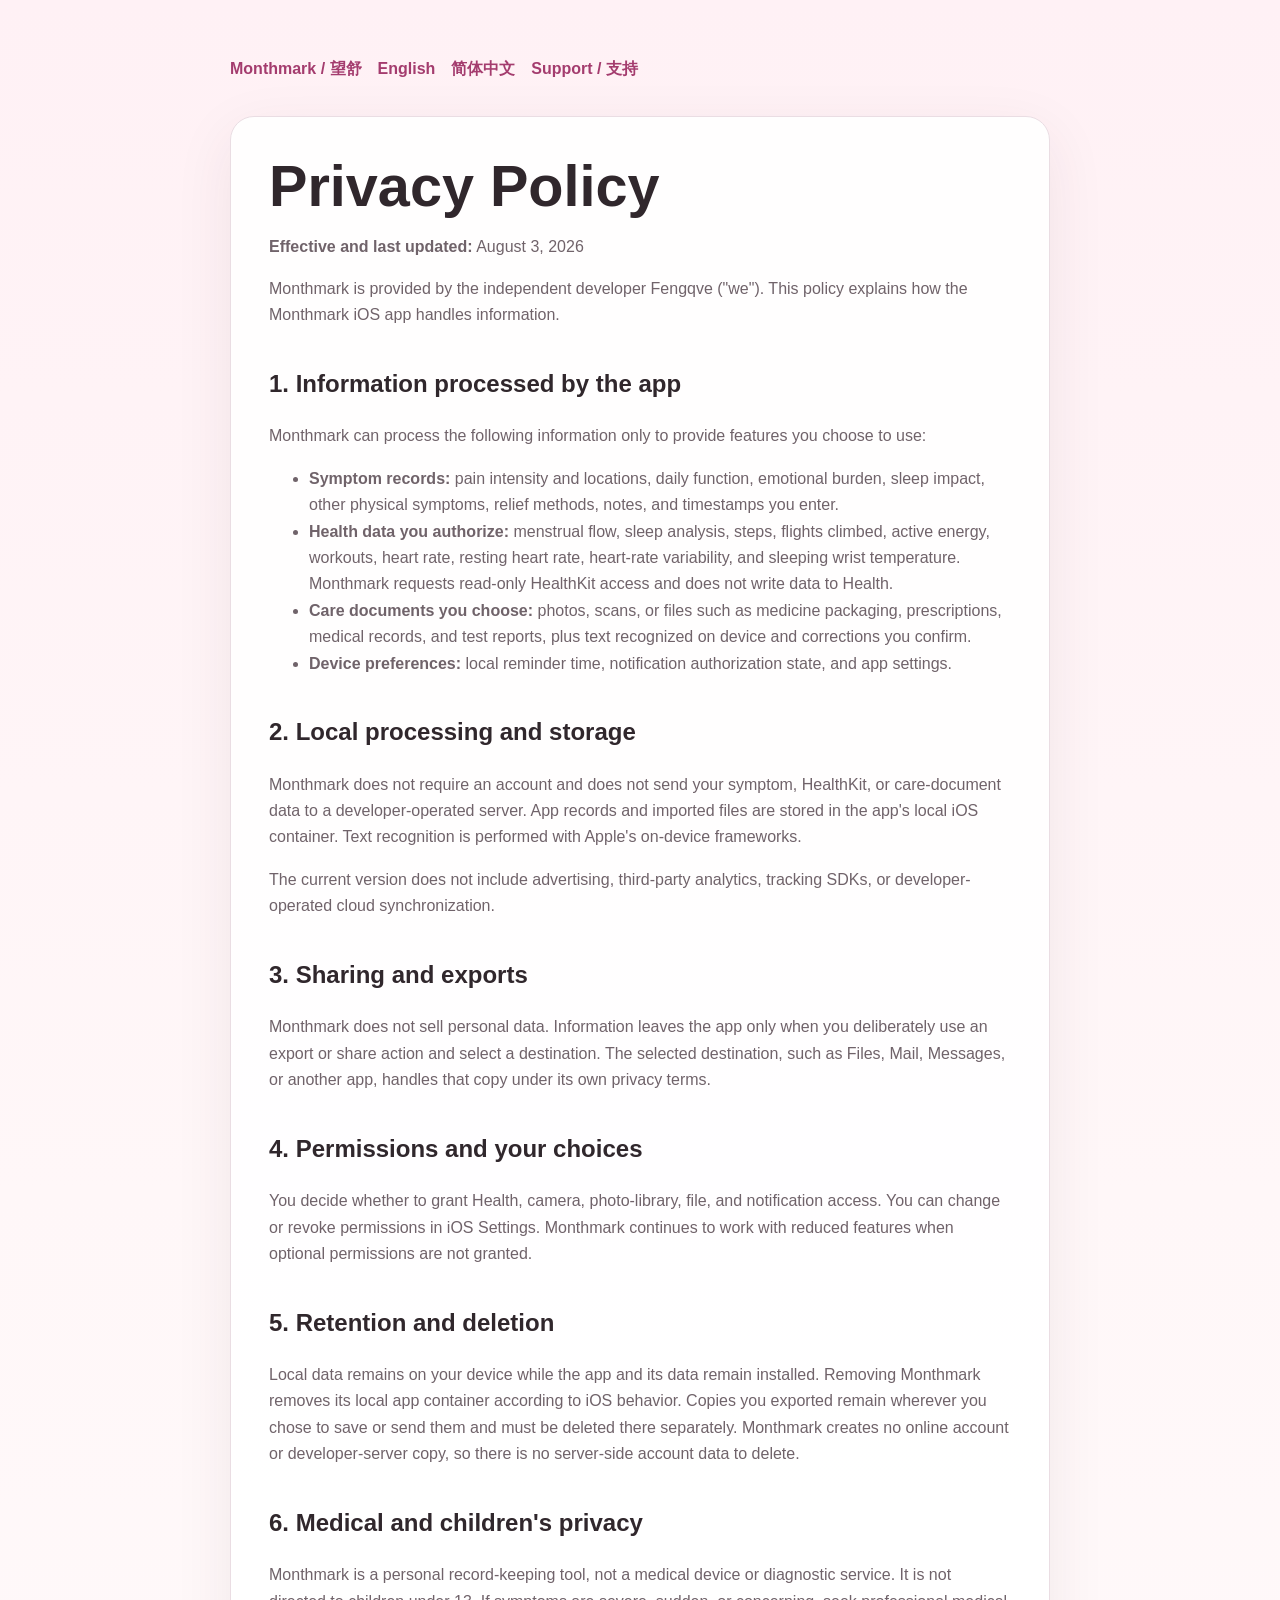
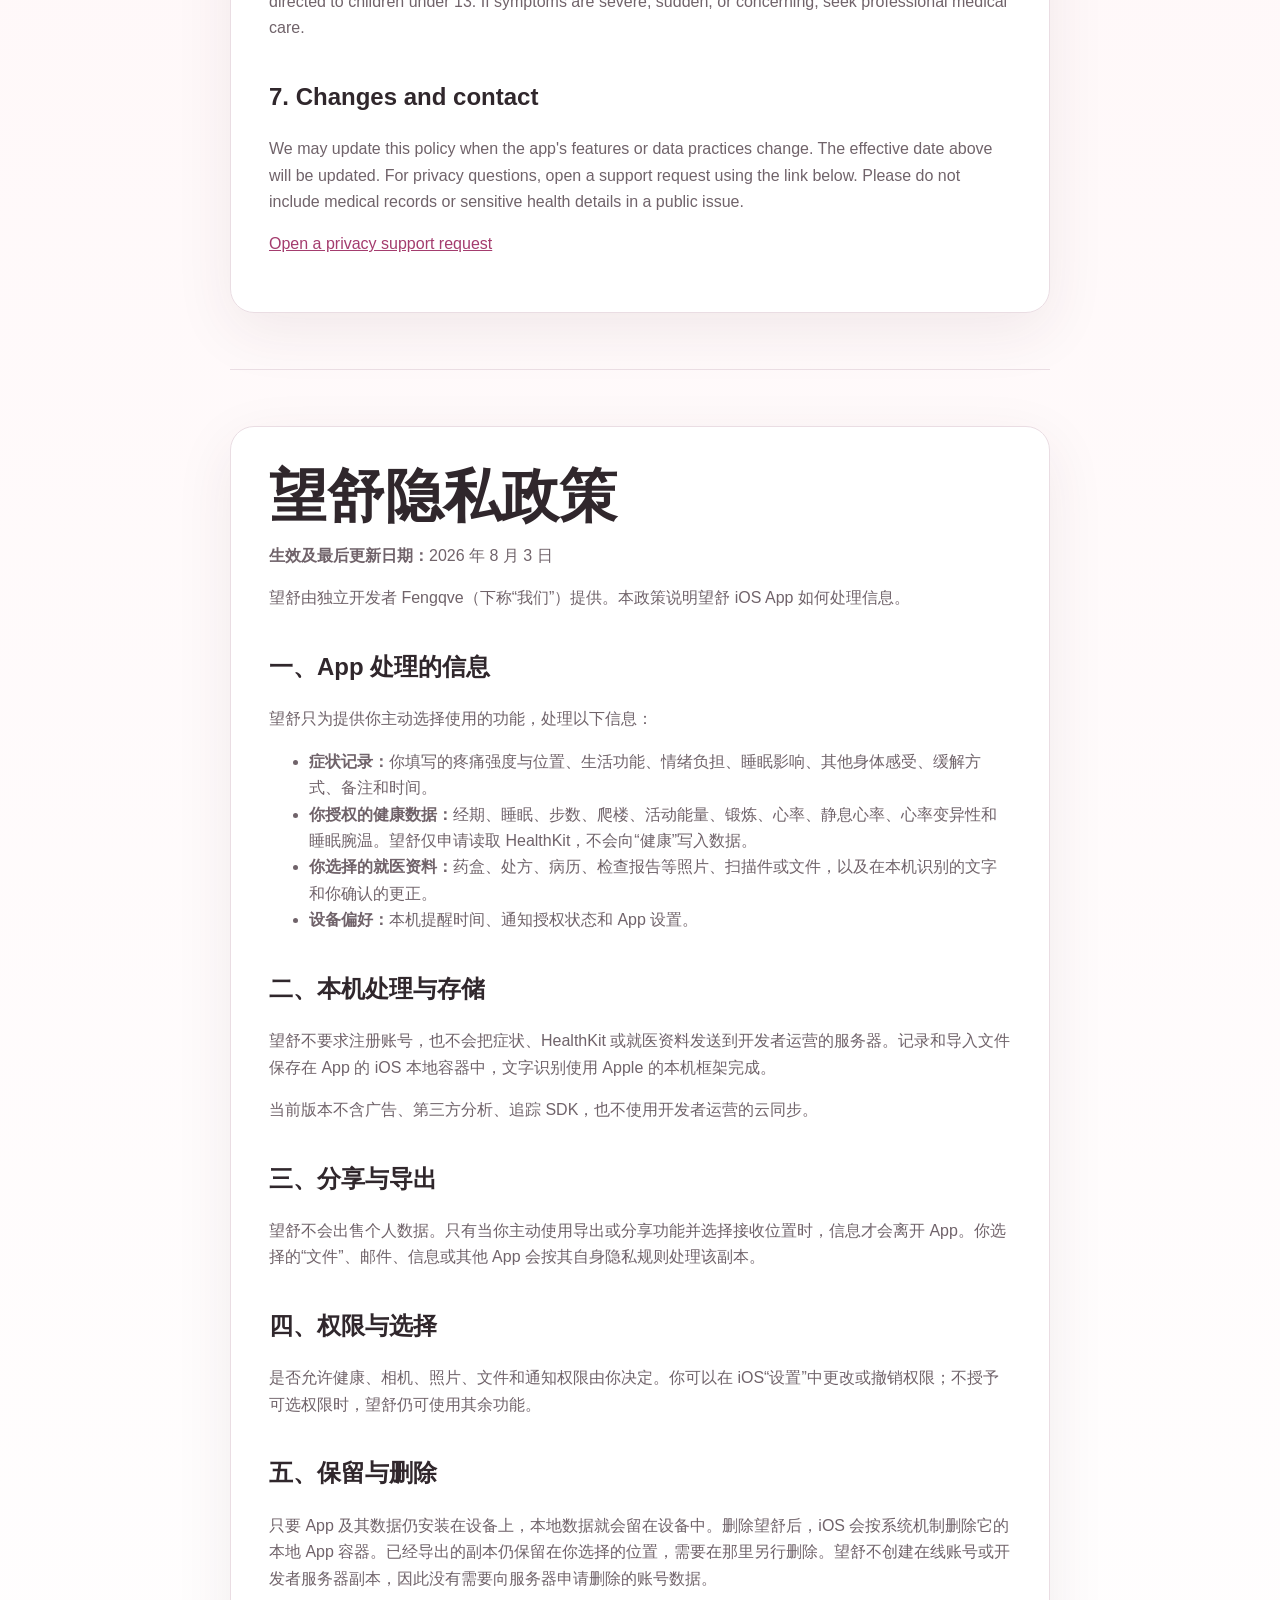
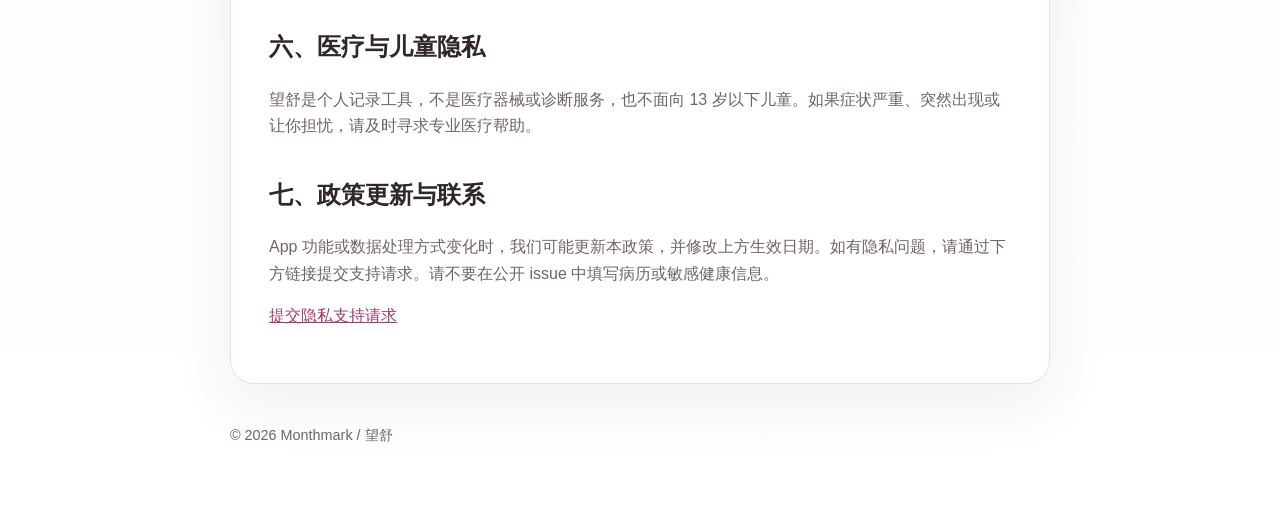
==== privacy.html @ dc9b25b0 "feat: publish Monthmark privacy and support pages 变更摘要: 新增 Monthmark/望舒双语隐私政策、支持 FAQ 与公开落地页。  涉及文件: " ====
<!doctype html>
<html lang="en">
<head>
  <meta charset="utf-8">
  <meta name="viewport" content="width=device-width, initial-scale=1">
  <title>Monthmark Privacy Policy / 望舒隐私政策</title>
  <meta name="description" content="Privacy policy for Monthmark / 望舒.">
  <link rel="stylesheet" href="styles.css">
</head>
<body>
  <main>
    <nav aria-label="Primary">
      <a href="index.html">Monthmark / 望舒</a>
      <a href="#en">English</a>
      <a href="#zh">简体中文</a>
      <a href="support.html">Support / 支持</a>
    </nav>

    <article id="en" class="card">
      <h1>Privacy Policy</h1>
      <p><strong>Effective and last updated:</strong> August 3, 2026</p>
      <p>Monthmark is provided by the independent developer Fengqve ("we"). This policy explains how the Monthmark iOS app handles information.</p>

      <h2>1. Information processed by the app</h2>
      <p>Monthmark can process the following information only to provide features you choose to use:</p>
      <ul>
        <li><strong>Symptom records:</strong> pain intensity and locations, daily function, emotional burden, sleep impact, other physical symptoms, relief methods, notes, and timestamps you enter.</li>
        <li><strong>Health data you authorize:</strong> menstrual flow, sleep analysis, steps, flights climbed, active energy, workouts, heart rate, resting heart rate, heart-rate variability, and sleeping wrist temperature. Monthmark requests read-only HealthKit access and does not write data to Health.</li>
        <li><strong>Care documents you choose:</strong> photos, scans, or files such as medicine packaging, prescriptions, medical records, and test reports, plus text recognized on device and corrections you confirm.</li>
        <li><strong>Device preferences:</strong> local reminder time, notification authorization state, and app settings.</li>
      </ul>

      <h2>2. Local processing and storage</h2>
      <p>Monthmark does not require an account and does not send your symptom, HealthKit, or care-document data to a developer-operated server. App records and imported files are stored in the app's local iOS container. Text recognition is performed with Apple's on-device frameworks.</p>
      <p>The current version does not include advertising, third-party analytics, tracking SDKs, or developer-operated cloud synchronization.</p>

      <h2>3. Sharing and exports</h2>
      <p>Monthmark does not sell personal data. Information leaves the app only when you deliberately use an export or share action and select a destination. The selected destination, such as Files, Mail, Messages, or another app, handles that copy under its own privacy terms.</p>

      <h2>4. Permissions and your choices</h2>
      <p>You decide whether to grant Health, camera, photo-library, file, and notification access. You can change or revoke permissions in iOS Settings. Monthmark continues to work with reduced features when optional permissions are not granted.</p>

      <h2>5. Retention and deletion</h2>
      <p>Local data remains on your device while the app and its data remain installed. Removing Monthmark removes its local app container according to iOS behavior. Copies you exported remain wherever you chose to save or send them and must be deleted there separately. Monthmark creates no online account or developer-server copy, so there is no server-side account data to delete.</p>

      <h2>6. Medical and children's privacy</h2>
      <p>Monthmark is a personal record-keeping tool, not a medical device or diagnostic service. It is not directed to children under 13. If symptoms are severe, sudden, or concerning, seek professional medical care.</p>

      <h2>7. Changes and contact</h2>
      <p>We may update this policy when the app's features or data practices change. The effective date above will be updated. For privacy questions, open a support request using the link below. Please do not include medical records or sensitive health details in a public issue.</p>
      <p><a href="https://github.com/fengqve/monthmark-support/issues/new">Open a privacy support request</a></p>
    </article>

    <hr class="language-separator">

    <article id="zh" class="card" lang="zh-Hans">
      <h1>望舒隐私政策</h1>
      <p><strong>生效及最后更新日期：</strong>2026 年 8 月 3 日</p>
      <p>望舒由独立开发者 Fengqve（下称“我们”）提供。本政策说明望舒 iOS App 如何处理信息。</p>

      <h2>一、App 处理的信息</h2>
      <p>望舒只为提供你主动选择使用的功能，处理以下信息：</p>
      <ul>
        <li><strong>症状记录：</strong>你填写的疼痛强度与位置、生活功能、情绪负担、睡眠影响、其他身体感受、缓解方式、备注和时间。</li>
        <li><strong>你授权的健康数据：</strong>经期、睡眠、步数、爬楼、活动能量、锻炼、心率、静息心率、心率变异性和睡眠腕温。望舒仅申请读取 HealthKit，不会向“健康”写入数据。</li>
        <li><strong>你选择的就医资料：</strong>药盒、处方、病历、检查报告等照片、扫描件或文件，以及在本机识别的文字和你确认的更正。</li>
        <li><strong>设备偏好：</strong>本机提醒时间、通知授权状态和 App 设置。</li>
      </ul>

      <h2>二、本机处理与存储</h2>
      <p>望舒不要求注册账号，也不会把症状、HealthKit 或就医资料发送到开发者运营的服务器。记录和导入文件保存在 App 的 iOS 本地容器中，文字识别使用 Apple 的本机框架完成。</p>
      <p>当前版本不含广告、第三方分析、追踪 SDK，也不使用开发者运营的云同步。</p>

      <h2>三、分享与导出</h2>
      <p>望舒不会出售个人数据。只有当你主动使用导出或分享功能并选择接收位置时，信息才会离开 App。你选择的“文件”、邮件、信息或其他 App 会按其自身隐私规则处理该副本。</p>

      <h2>四、权限与选择</h2>
      <p>是否允许健康、相机、照片、文件和通知权限由你决定。你可以在 iOS“设置”中更改或撤销权限；不授予可选权限时，望舒仍可使用其余功能。</p>

      <h2>五、保留与删除</h2>
      <p>只要 App 及其数据仍安装在设备上，本地数据就会留在设备中。删除望舒后，iOS 会按系统机制删除它的本地 App 容器。已经导出的副本仍保留在你选择的位置，需要在那里另行删除。望舒不创建在线账号或开发者服务器副本，因此没有需要向服务器申请删除的账号数据。</p>

      <h2>六、医疗与儿童隐私</h2>
      <p>望舒是个人记录工具，不是医疗器械或诊断服务，也不面向 13 岁以下儿童。如果症状严重、突然出现或让你担忧，请及时寻求专业医疗帮助。</p>

      <h2>七、政策更新与联系</h2>
      <p>App 功能或数据处理方式变化时，我们可能更新本政策，并修改上方生效日期。如有隐私问题，请通过下方链接提交支持请求。请不要在公开 issue 中填写病历或敏感健康信息。</p>
      <p><a href="https://github.com/fengqve/monthmark-support/issues/new">提交隐私支持请求</a></p>
    </article>

    <footer>© 2026 Monthmark / 望舒</footer>
  </main>
</body>
</html>
---- styles.css ----
:root {
  color-scheme: light;
  --background: #fff7f8;
  --surface: #ffffff;
  --ink: #30272c;
  --muted: #70636a;
  --accent: #a43c6e;
  --border: #eadde3;
}

* { box-sizing: border-box; }

body {
  margin: 0;
  font-family: -apple-system, BlinkMacSystemFont, "Segoe UI", sans-serif;
  color: var(--ink);
  background: linear-gradient(180deg, #fff1f5 0%, var(--background) 32%, #fff 100%);
  line-height: 1.65;
}

main {
  width: min(820px, calc(100% - 32px));
  margin: 0 auto;
  padding: 56px 0 80px;
}

nav {
  display: flex;
  flex-wrap: wrap;
  gap: 16px;
  margin-bottom: 34px;
}

a { color: var(--accent); }

nav a {
  font-weight: 650;
  text-decoration: none;
}

h1 {
  margin: 0 0 8px;
  font-size: clamp(2rem, 7vw, 3.6rem);
  line-height: 1.08;
}

h2 { margin-top: 2.2rem; }
h3 { margin-top: 1.6rem; }
p, li { color: var(--muted); }

.lead {
  max-width: 680px;
  font-size: 1.1rem;
}

.card {
  margin-top: 28px;
  padding: clamp(22px, 5vw, 38px);
  background: color-mix(in srgb, var(--surface) 94%, transparent);
  border: 1px solid var(--border);
  border-radius: 24px;
  box-shadow: 0 18px 60px rgba(74, 42, 57, 0.08);
}

.actions {
  display: grid;
  grid-template-columns: repeat(auto-fit, minmax(220px, 1fr));
  gap: 14px;
  margin-top: 28px;
}

.action {
  display: block;
  padding: 18px 20px;
  color: var(--ink);
  background: var(--surface);
  border: 1px solid var(--border);
  border-radius: 18px;
  text-decoration: none;
  font-weight: 700;
}

.action span {
  display: block;
  margin-top: 4px;
  color: var(--muted);
  font-size: .92rem;
  font-weight: 450;
}

.language-separator {
  margin: 56px 0;
  border: 0;
  border-top: 1px solid var(--border);
}

.notice {
  padding: 16px 18px;
  background: #fff0f5;
  border-left: 4px solid var(--accent);
  border-radius: 12px;
}

footer {
  margin-top: 40px;
  color: var(--muted);
  font-size: .9rem;
}
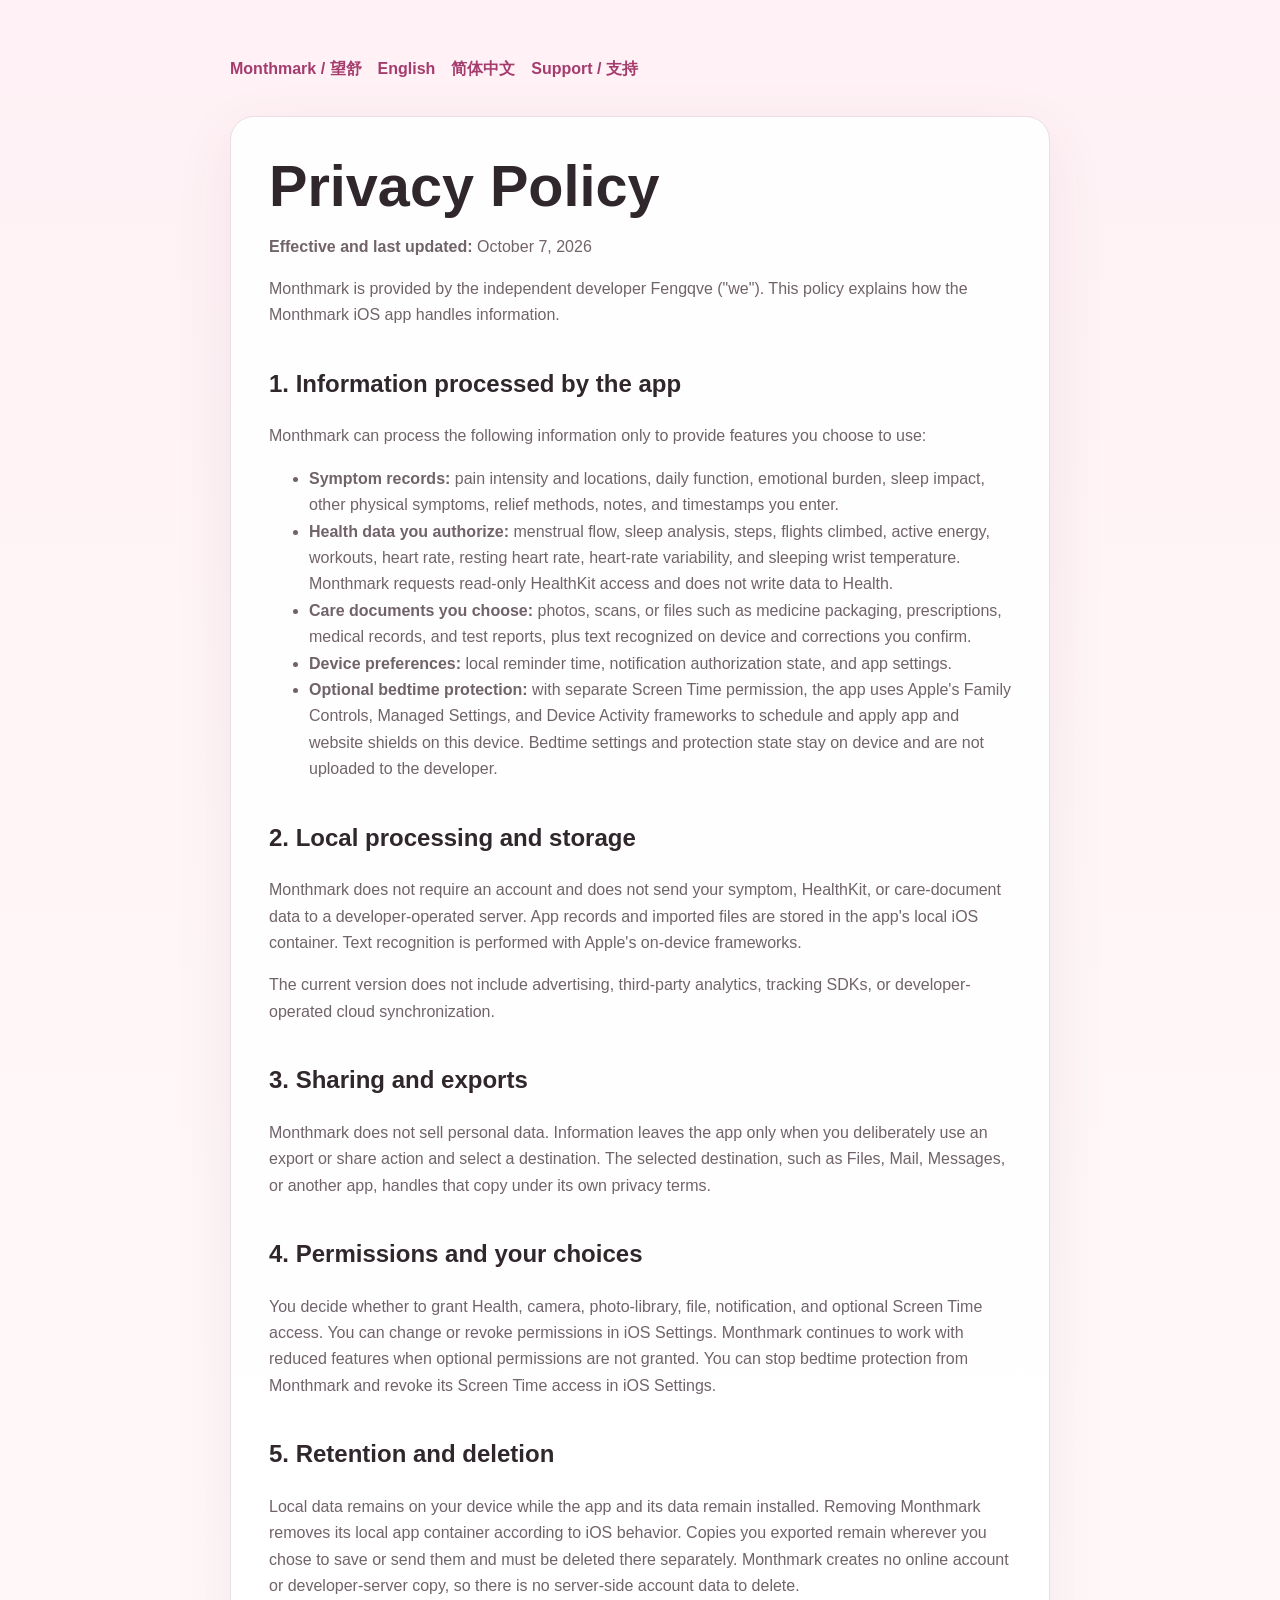
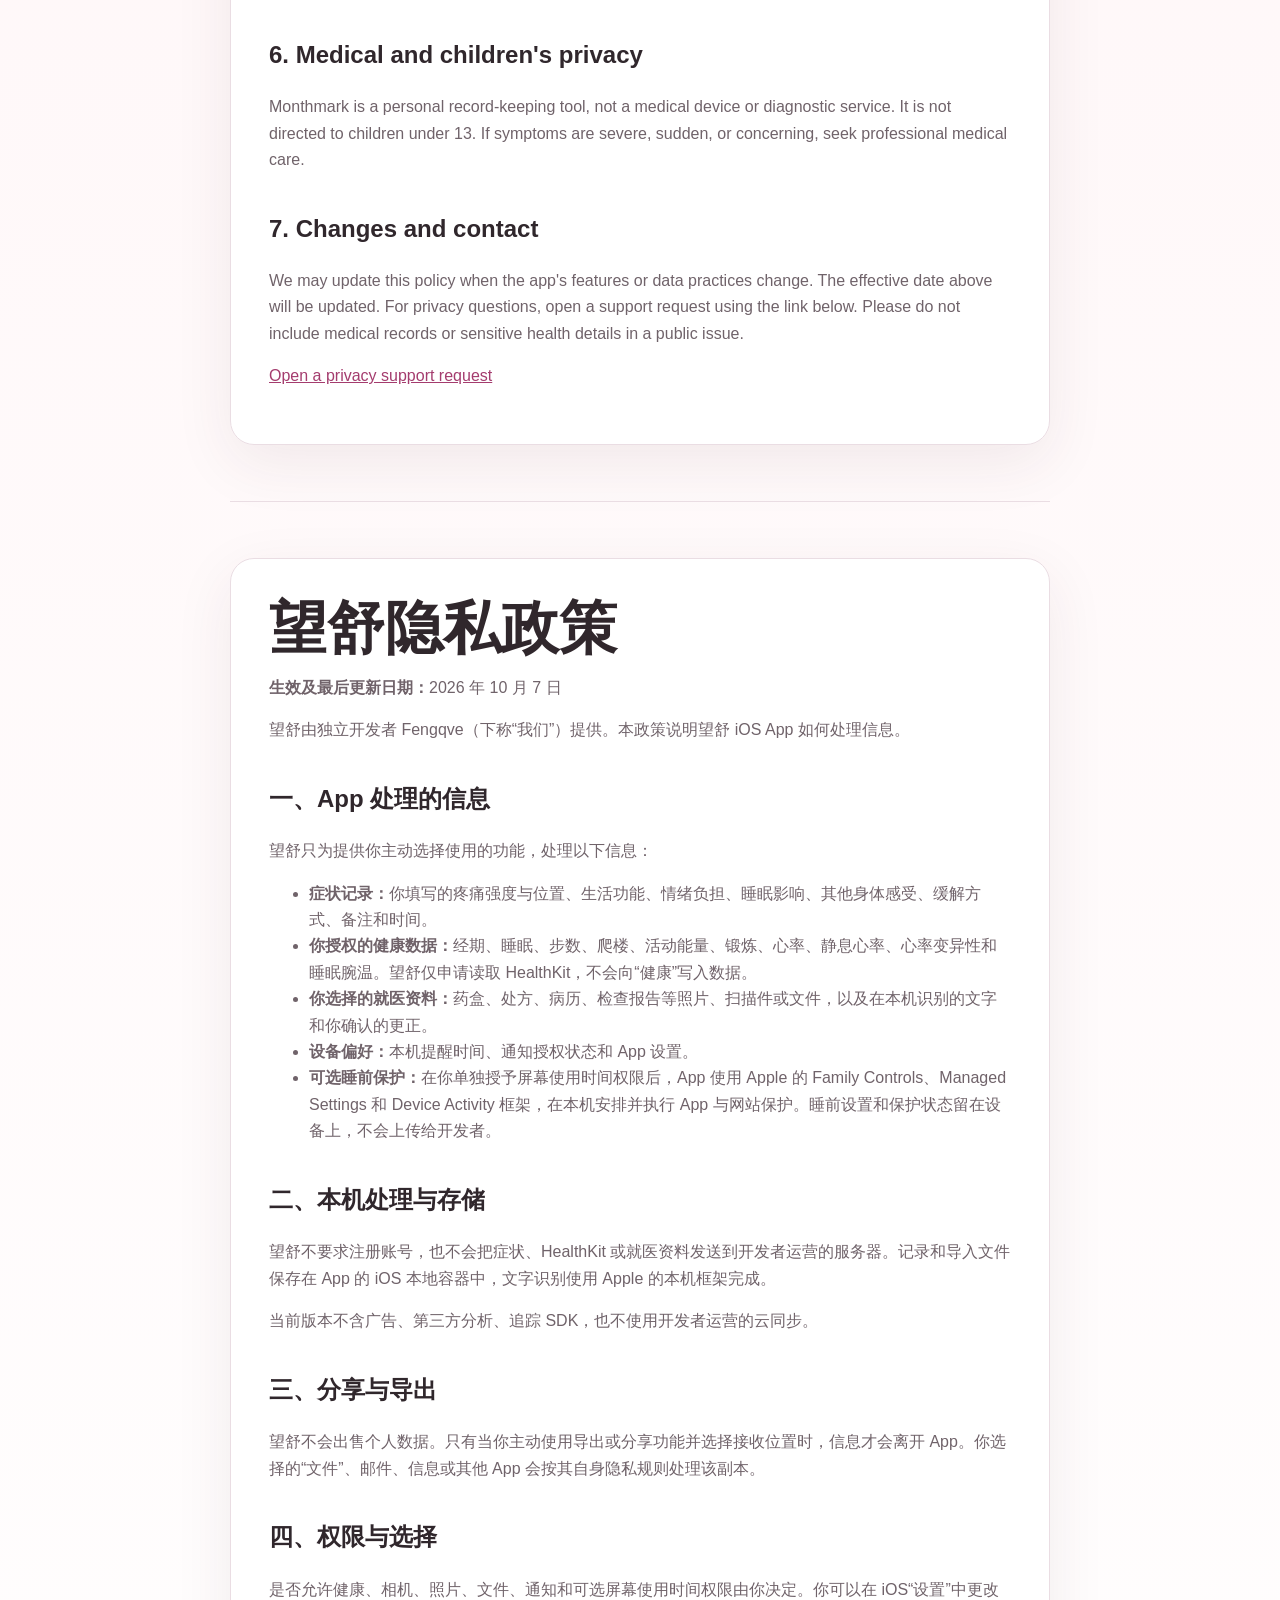
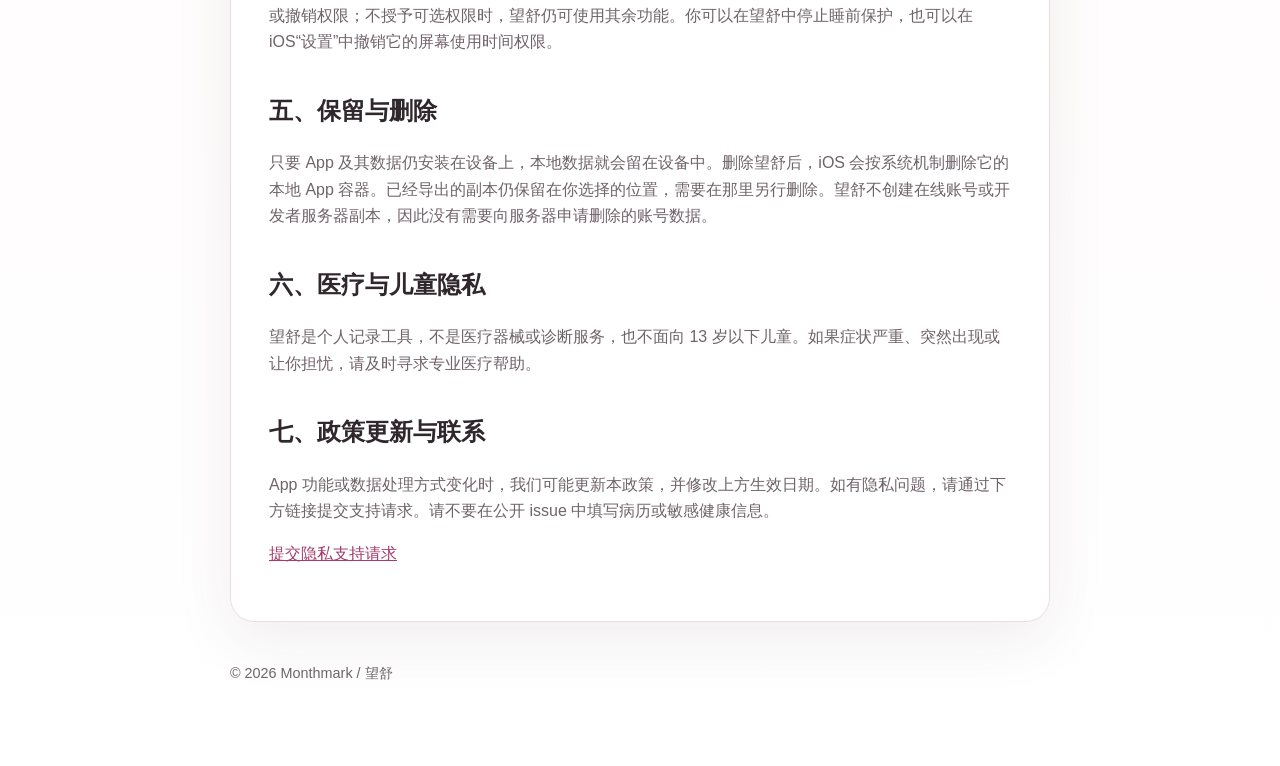
==== commit 692c7a83: "docs(privacy): explain optional bedtime protection 变更摘要: 补充望舒 1.1 可选睡前保护与屏幕使用时间权限说明。 涉及文件: privacy.h" ====
--- a/privacy.html
+++ b/privacy.html
@@ -18,7 +18,7 @@
 
     <article id="en" class="card">
       <h1>Privacy Policy</h1>
-      <p><strong>Effective and last updated:</strong> August 3, 2026</p>
+      <p><strong>Effective and last updated:</strong> October 7, 2026</p>
       <p>Monthmark is provided by the independent developer Fengqve ("we"). This policy explains how the Monthmark iOS app handles information.</p>
 
       <h2>1. Information processed by the app</h2>
@@ -28,6 +28,7 @@
         <li><strong>Health data you authorize:</strong> menstrual flow, sleep analysis, steps, flights climbed, active energy, workouts, heart rate, resting heart rate, heart-rate variability, and sleeping wrist temperature. Monthmark requests read-only HealthKit access and does not write data to Health.</li>
         <li><strong>Care documents you choose:</strong> photos, scans, or files such as medicine packaging, prescriptions, medical records, and test reports, plus text recognized on device and corrections you confirm.</li>
         <li><strong>Device preferences:</strong> local reminder time, notification authorization state, and app settings.</li>
+        <li><strong>Optional bedtime protection:</strong> with separate Screen Time permission, the app uses Apple's Family Controls, Managed Settings, and Device Activity frameworks to schedule and apply app and website shields on this device. Bedtime settings and protection state stay on device and are not uploaded to the developer.</li>
       </ul>
 
       <h2>2. Local processing and storage</h2>
@@ -38,7 +39,7 @@
       <p>Monthmark does not sell personal data. Information leaves the app only when you deliberately use an export or share action and select a destination. The selected destination, such as Files, Mail, Messages, or another app, handles that copy under its own privacy terms.</p>
 
       <h2>4. Permissions and your choices</h2>
-      <p>You decide whether to grant Health, camera, photo-library, file, and notification access. You can change or revoke permissions in iOS Settings. Monthmark continues to work with reduced features when optional permissions are not granted.</p>
+      <p>You decide whether to grant Health, camera, photo-library, file, notification, and optional Screen Time access. You can change or revoke permissions in iOS Settings. Monthmark continues to work with reduced features when optional permissions are not granted. You can stop bedtime protection from Monthmark and revoke its Screen Time access in iOS Settings.</p>
 
       <h2>5. Retention and deletion</h2>
       <p>Local data remains on your device while the app and its data remain installed. Removing Monthmark removes its local app container according to iOS behavior. Copies you exported remain wherever you chose to save or send them and must be deleted there separately. Monthmark creates no online account or developer-server copy, so there is no server-side account data to delete.</p>
@@ -55,7 +56,7 @@
 
     <article id="zh" class="card" lang="zh-Hans">
       <h1>望舒隐私政策</h1>
-      <p><strong>生效及最后更新日期：</strong>2026 年 8 月 3 日</p>
+      <p><strong>生效及最后更新日期：</strong>2026 年 10 月 7 日</p>
       <p>望舒由独立开发者 Fengqve（下称“我们”）提供。本政策说明望舒 iOS App 如何处理信息。</p>
 
       <h2>一、App 处理的信息</h2>
@@ -65,6 +66,7 @@
         <li><strong>你授权的健康数据：</strong>经期、睡眠、步数、爬楼、活动能量、锻炼、心率、静息心率、心率变异性和睡眠腕温。望舒仅申请读取 HealthKit，不会向“健康”写入数据。</li>
         <li><strong>你选择的就医资料：</strong>药盒、处方、病历、检查报告等照片、扫描件或文件，以及在本机识别的文字和你确认的更正。</li>
         <li><strong>设备偏好：</strong>本机提醒时间、通知授权状态和 App 设置。</li>
+        <li><strong>可选睡前保护：</strong>在你单独授予屏幕使用时间权限后，App 使用 Apple 的 Family Controls、Managed Settings 和 Device Activity 框架，在本机安排并执行 App 与网站保护。睡前设置和保护状态留在设备上，不会上传给开发者。</li>
       </ul>
 
       <h2>二、本机处理与存储</h2>
@@ -75,7 +77,7 @@
       <p>望舒不会出售个人数据。只有当你主动使用导出或分享功能并选择接收位置时，信息才会离开 App。你选择的“文件”、邮件、信息或其他 App 会按其自身隐私规则处理该副本。</p>
 
       <h2>四、权限与选择</h2>
-      <p>是否允许健康、相机、照片、文件和通知权限由你决定。你可以在 iOS“设置”中更改或撤销权限；不授予可选权限时，望舒仍可使用其余功能。</p>
+      <p>是否允许健康、相机、照片、文件、通知和可选屏幕使用时间权限由你决定。你可以在 iOS“设置”中更改或撤销权限；不授予可选权限时，望舒仍可使用其余功能。你可以在望舒中停止睡前保护，也可以在 iOS“设置”中撤销它的屏幕使用时间权限。</p>
 
       <h2>五、保留与删除</h2>
       <p>只要 App 及其数据仍安装在设备上，本地数据就会留在设备中。删除望舒后，iOS 会按系统机制删除它的本地 App 容器。已经导出的副本仍保留在你选择的位置，需要在那里另行删除。望舒不创建在线账号或开发者服务器副本，因此没有需要向服务器申请删除的账号数据。</p>
